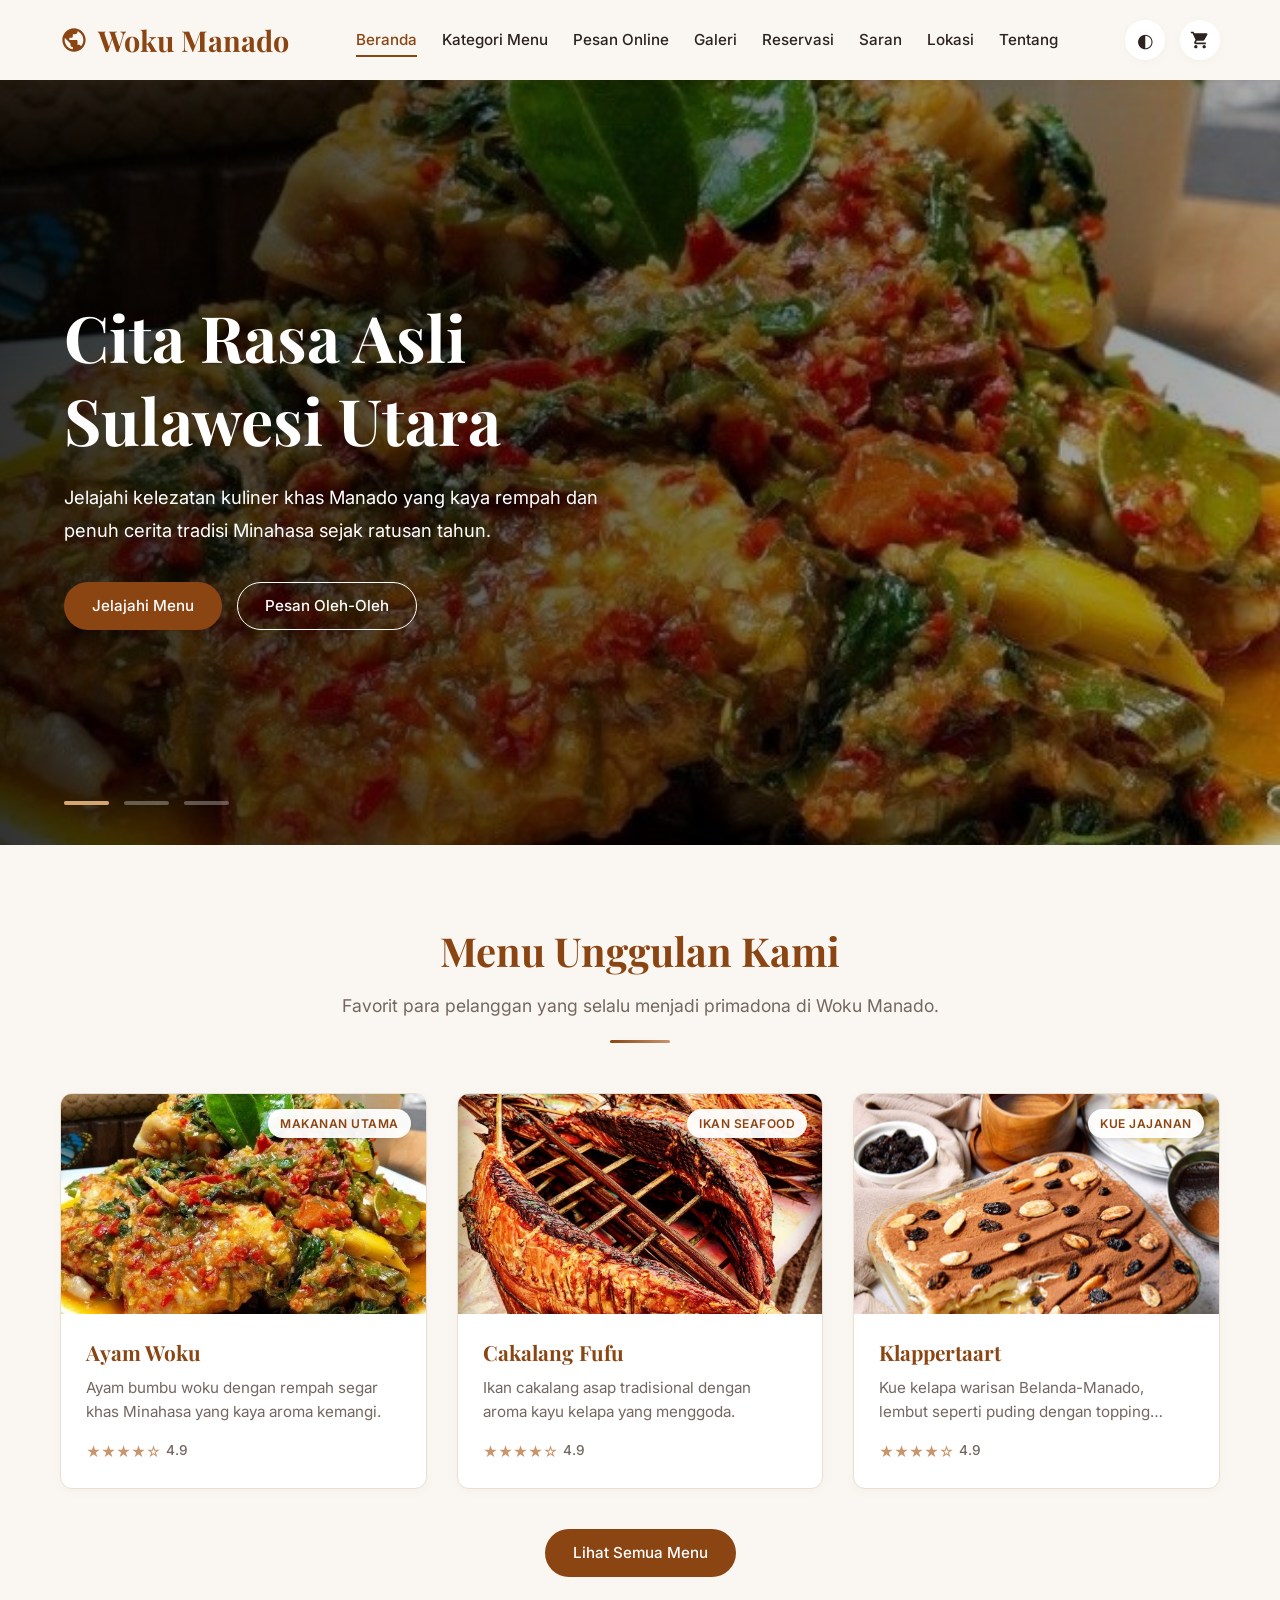
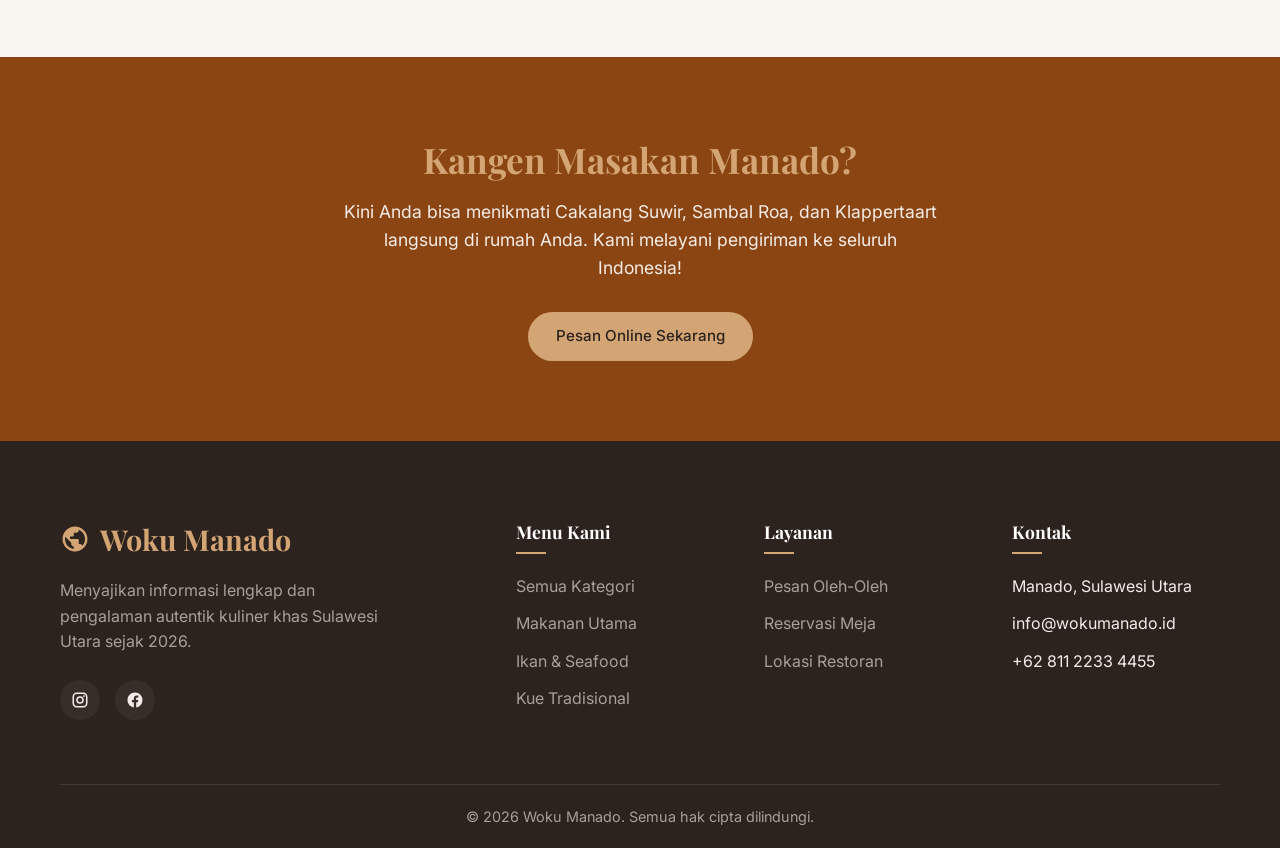
==== index.html @ cd2321c0 "Initial commit: Finalized Website Kuliner Khas Manado" ====
<!DOCTYPE html>
<html lang="id">
<head>
    <meta charset="UTF-8">
    <meta name="viewport" content="width=device-width, initial-scale=1.0">
    <title>Woku Manado - Cita Rasa Asli Sulawesi Utara</title>
    <meta name="description" content="Jelajahi kekayaan kuliner khas Sulawesi Utara dan Manado di Woku Manado.">
    
    <!-- CSS -->
    <link rel="stylesheet" href="css/global.css">
    <link rel="stylesheet" href="css/navbar.css">
    <link rel="stylesheet" href="css/hero.css">
    <link rel="stylesheet" href="css/cards.css">
    <link rel="stylesheet" href="css/footer.css">
    <link rel="stylesheet" href="css/responsive.css">
</head>
<body>

    <!-- Navbar -->
    <nav class="navbar">
        <div class="container">
            <a href="index.html" class="nav-brand">
                <svg viewBox="0 0 24 24"><path d="M12 2C6.48 2 2 6.48 2 12s4.48 10 10 10 10-4.48 10-10S17.52 2 12 2zm-1 17.93c-3.95-.49-7-3.85-7-7.93 0-.62.08-1.21.21-1.79L9 15v1c0 1.1.9 2 2 2v1.93zm6.9-2.54c-.26-.81-1-1.39-1.9-1.39h-1v-3c0-.55-.45-1-1-1H8v-2h2c.55 0 1-.45 1-1V7h2c1.1 0 2-.9 2-2v-.41c2.93 1.19 5 4.06 5 7.41 0 2.08-.8 3.97-2.1 5.39z"/></svg>
                Woku Manado
            </a>
            
            <div class="nav-menu" id="navMenu">
                <a href="index.html" class="nav-link active">Beranda</a>
                <a href="menu.html" class="nav-link">Kategori Menu</a>
                <a href="pesan.html" class="nav-link">Pesan Online</a>
                <a href="galeri.html" class="nav-link">Galeri</a>
                <a href="reservasi.html" class="nav-link">Reservasi</a>
                <a href="saran.html" class="nav-link">Saran</a>
                <a href="lokasi.html" class="nav-link">Lokasi</a>
                <a href="tentang.html" class="nav-link">Tentang</a>
            </div>
            
            <div class="nav-actions">
                <button class="theme-toggle" id="themeToggle" title="Ganti Tema">◐</button>
                <a href="pesan.html" class="cart-icon" title="Keranjang">
                    <svg viewBox="0 0 24 24" width="20" height="20" fill="currentColor"><path d="M7 18c-1.1 0-1.99.9-1.99 2S5.9 22 7 22s2-.9 2-2-.9-2-2-2zM1 2v2h2l3.6 7.59-1.35 2.45c-.16.28-.25.61-.25.96 0 1.1.9 2 2 2h12v-2H7.42c-.14 0-.25-.11-.25-.25l.03-.12.9-1.63h7.45c.75 0 1.41-.41 1.75-1.03l3.58-6.49c.08-.14.12-.31.12-.48 0-.55-.45-1-1-1H5.21l-.94-2H1zm16 16c-1.1 0-1.99.9-1.99 2s.89 2 1.99 2 2-.9 2-2-.9-2-2-2z"/></svg>
                    <span class="cart-badge" id="cartBadge">0</span>
                </a>
                <button class="hamburger" id="hamburger">
                    <span></span><span></span><span></span>
                </button>
            </div>
        </div>
    </nav>

    <!-- Hero Section -->
    <section class="hero">
        <div class="hero-slider" id="heroSlider">
            <!-- Slides di-generate via JS -->
            <div class="hero-slide active">
                <div class="hero-img-container">
                    <img src="img/hero/Ikan woku.jpg" alt="Ikan Woku">
                </div>
                <div class="hero-overlay">
                    <div class="hero-content">
                        <h1>Cita Rasa Asli Sulawesi Utara</h1>
                        <p>Jelajahi kelezatan kuliner khas Manado yang kaya rempah dan penuh cerita tradisi Minahasa sejak ratusan tahun.</p>
                        <div class="hero-actions">
                            <a href="menu.html" class="btn-primary">Jelajahi Menu</a>
                            <a href="pesan.html" class="btn-outline" style="border-color:#fff; color:#fff;">Pesan Oleh-Oleh</a>
                        </div>
                    </div>
                </div>
            </div>
            <div class="hero-slide">
                <div class="hero-img-container">
                    <img src="img/hero/Tinutuan.jpg" alt="Tinutuan">
                </div>
                <div class="hero-overlay">
                    <div class="hero-content">
                        <h1>Kehangatan Pagi di Manado</h1>
                        <p>Nikmati semangkuk Tinutuan yang kaya akan sayuran segar, jagung, dan ubi jalar penambah energi di pagi hari.</p>
                        <div class="hero-actions">
                            <a href="menu.html" class="btn-primary">Jelajahi Menu</a>
                        </div>
                    </div>
                </div>
            </div>
            <div class="hero-slide">
                <div class="hero-img-container">
                    <img src="img/hero/Klappertaart.jpg" alt="Klappertaart">
                </div>
                <div class="hero-overlay">
                    <div class="hero-content">
                        <h1>Manisnya Warisan Tradisi</h1>
                        <p>Manjakan lidah Anda dengan kelembutan Klappertaart dan ragam kue jajanan tradisional peninggalan kolonial.</p>
                        <div class="hero-actions">
                            <a href="galeri.html" class="btn-primary">Lihat Galeri</a>
                        </div>
                    </div>
                </div>
            </div>
        </div>
        
        <div class="hero-nav" id="heroNav">
            <div class="hero-dot active" data-index="0"><div class="hero-dot-progress"></div></div>
            <div class="hero-dot" data-index="1"><div class="hero-dot-progress"></div></div>
            <div class="hero-dot" data-index="2"><div class="hero-dot-progress"></div></div>
        </div>
    </section>

    <!-- Menu Unggulan -->
    <section class="section">
        <div class="container">
            <div class="section-header scroll-reveal">
                <h2>Menu Unggulan Kami</h2>
                <p>Favorit para pelanggan yang selalu menjadi primadona di Woku Manado.</p>
                <div class="accent-line"></div>
            </div>
            
            <div class="menu-grid scroll-reveal" id="featuredMenu">
                <!-- Akan diisi via JavaScript dari menu.json (hanya 3-6 teratas) -->
            </div>
            
            <div style="text-align: center; margin-top: 40px;" class="scroll-reveal">
                <a href="menu.html" class="btn-primary">Lihat Semua Menu</a>
            </div>
        </div>
    </section>

    <!-- Pesan Online Banner -->
    <section class="section" style="background-color: var(--primary); color: #fff;">
        <div class="container" style="text-align: center;">
            <div class="scroll-reveal">
                <h2 style="color: var(--accent); font-size: 2.2rem; margin-bottom: 15px;">Kangen Masakan Manado?</h2>
                <p style="font-size: 1.1rem; max-width: 600px; margin: 0 auto 30px; color: rgba(255,255,255,0.9);">
                    Kini Anda bisa menikmati Cakalang Suwir, Sambal Roa, dan Klappertaart langsung di rumah Anda. Kami melayani pengiriman ke seluruh Indonesia!
                </p>
                <a href="pesan.html" class="btn-primary" style="background-color: var(--accent); color: var(--text-main);">Pesan Online Sekarang</a>
            </div>
        </div>
    </section>

    <!-- Footer -->
    <footer class="footer">
        <div class="container">
            <div class="footer-grid">
                <div class="footer-brand">
                    <h3>
                        <svg viewBox="0 0 24 24"><path d="M12 2C6.48 2 2 6.48 2 12s4.48 10 10 10 10-4.48 10-10S17.52 2 12 2zm-1 17.93c-3.95-.49-7-3.85-7-7.93 0-.62.08-1.21.21-1.79L9 15v1c0 1.1.9 2 2 2v1.93zm6.9-2.54c-.26-.81-1-1.39-1.9-1.39h-1v-3c0-.55-.45-1-1-1H8v-2h2c.55 0 1-.45 1-1V7h2c1.1 0 2-.9 2-2v-.41c2.93 1.19 5 4.06 5 7.41 0 2.08-.8 3.97-2.1 5.39z"/></svg>
                        Woku Manado
                    </h3>
                    <p class="footer-desc">Menyajikan informasi lengkap dan pengalaman autentik kuliner khas Sulawesi Utara sejak 2026.</p>
                    <div class="social-links">
                        <a href="#" class="social-icon" title="Instagram"><svg viewBox="0 0 24 24"><path d="M7.8 2h8.4C19.4 2 22 4.6 22 7.8v8.4a5.8 5.8 0 0 1-5.8 5.8H7.8C4.6 22 2 19.4 2 16.2V7.8A5.8 5.8 0 0 1 7.8 2m-.2 2A3.6 3.6 0 0 0 4 7.6v8.8C4 18.39 5.61 20 7.6 20h8.8a3.6 3.6 0 0 0 3.6-3.6V7.6C20 5.61 18.39 4 16.4 4H7.6m9.65 1.5a1.25 1.25 0 0 1 1.25 1.25A1.25 1.25 0 0 1 17.25 8 1.25 1.25 0 0 1 16 6.75a1.25 1.25 0 0 1 1.25-1.25M12 7a5 5 0 0 1 5 5 5 5 0 0 1-5 5 5 5 0 0 1-5-5 5 5 0 0 1 5-5m0 2a3 3 0 0 0-3 3 3 3 0 0 0 3 3 3 3 0 0 0 3-3 3 3 0 0 0-3-3z"/></svg></a>
                        <a href="#" class="social-icon" title="Facebook"><svg viewBox="0 0 24 24"><path d="M12 2.04C6.5 2.04 2 6.53 2 12.06C2 17.06 5.66 21.21 10.44 21.96V14.96H7.9V12.06H10.44V9.85C10.44 7.34 11.93 5.96 14.22 5.96C15.31 5.96 16.45 6.15 16.45 6.15V8.62H15.19C13.95 8.62 13.56 9.39 13.56 10.18V12.06H16.34L15.89 14.96H13.56V21.96A10 10 0 0 0 22 12.06C22 6.53 17.5 2.04 12 2.04Z"/></svg></a>
                    </div>
                </div>
                
                <div class="footer-col">
                    <h4>Menu Kami</h4>
                    <ul>
                        <li><a href="menu.html">Semua Kategori</a></li>
                        <li><a href="menu.html">Makanan Utama</a></li>
                        <li><a href="menu.html">Ikan & Seafood</a></li>
                        <li><a href="menu.html">Kue Tradisional</a></li>
                    </ul>
                </div>
                
                <div class="footer-col">
                    <h4>Layanan</h4>
                    <ul>
                        <li><a href="pesan.html">Pesan Oleh-Oleh</a></li>
                        <li><a href="reservasi.html">Reservasi Meja</a></li>
                        <li><a href="lokasi.html">Lokasi Restoran</a></li>
                    </ul>
                </div>
                
                <div class="footer-col">
                    <h4>Kontak</h4>
                    <ul>
                        <li>Manado, Sulawesi Utara</li>
                        <li>info@wokumanado.id</li>
                        <li>+62 811 2233 4455</li>
                    </ul>
                </div>
            </div>
            
            <div class="footer-bottom">
                <p>&copy; 2026 Woku Manado. Semua hak cipta dilindungi.</p>
            </div>
        </div>
    </footer>

    <!-- Scripts -->
    <script src="js/navbar.js"></script>
    <script src="js/hero.js"></script>
    <script src="js/animasi.js"></script>
    <script>
        // Load featured menu
        fetch('data/menu.json')
            .then(res => res.json())
            .then(data => {
                const container = document.getElementById('featuredMenu');
                // Ambil 3 teratas yang ratingnya tinggi
                const featured = data.sort((a,b) => b.rating - a.rating).slice(0, 3);
                
                let html = '';
                featured.forEach(item => {
                    html += `
                    <div class="menu-card" onclick="location.href='menu.html'">
                        <div class="menu-card-img">
                            <img src="${item.gambar}" alt="${item.nama}">
                            <div class="badge-kategori">${item.kategori.replace('-', ' ').toUpperCase()}</div>
                        </div>
                        <div class="menu-card-content">
                            <h3>${item.nama}</h3>
                            <p>${item.deskripsi}</p>
                            <div class="menu-rating">
                                ★★★★☆ <span>${item.rating}</span>
                            </div>
                        </div>
                    </div>`;
                });
                container.innerHTML = html;
            });
    </script>
</body>
</html>
---- css/global.css ----
@import url('https://fonts.googleapis.com/css2?family=Inter:wght@300;400;500;600&family=Playfair+Display:ital,wght@0,600;0,700;1,600&display=swap');

:root {
    --primary: #8B4513;       /* Saddle Brown */
    --primary-dark: #6B3410;
    --accent: #D4A574;        /* Warm tan */
    --gold: #C8956C;          /* Golden spice */
    --bg-main: #FAF7F2;       /* Warm cream */
    --bg-card: #FFFFFF;
    --text-main: #2D231E;     /* Dark brown/black */
    --text-muted: #736760;
    --success: #2D7D46;
    --border: #E8E0D5;
    
    --nav-bg: rgba(250, 247, 242, 0.85);
    
    --shadow-sm: 0 2px 10px rgba(139, 69, 19, 0.05);
    --shadow-md: 0 4px 20px rgba(139, 69, 19, 0.08);
    --shadow-lg: 0 10px 30px rgba(139, 69, 19, 0.12);
    
    --font-heading: 'Playfair Display', serif;
    --font-body: 'Inter', sans-serif;
    
    --radius-sm: 6px;
    --radius-md: 12px;
    --radius-lg: 20px;
    --radius-pill: 50px;
    
    --transition: all 0.3s ease;
}

body.dark-theme {
    --bg-main: #1C1410;
    --bg-card: #241C16;
    --text-main: #F2ECE9;
    --text-muted: #A89F9A;
    --border: #3D312A;
    --nav-bg: rgba(28, 20, 16, 0.9);
    --shadow-sm: 0 2px 10px rgba(0, 0, 0, 0.3);
    --shadow-md: 0 4px 20px rgba(0, 0, 0, 0.4);
    --shadow-lg: 0 10px 30px rgba(0, 0, 0, 0.5);
}

* {
    margin: 0;
    padding: 0;
    box-sizing: border-box;
}

html { scroll-behavior: smooth; }

body {
    font-family: var(--font-body);
    background-color: var(--bg-main);
    color: var(--text-main);
    line-height: 1.6;
    transition: background-color 0.4s ease, color 0.4s ease;
}

h1, h2, h3, h4, h5, h6 {
    font-family: var(--font-heading);
    color: var(--primary);
    line-height: 1.3;
}

body.dark-theme h1, body.dark-theme h2, body.dark-theme h3, body.dark-theme h4, body.dark-theme h5, body.dark-theme h6 {
    color: var(--accent);
}

a { text-decoration: none; color: inherit; }
img { max-width: 100%; display: block; border-radius: var(--radius-sm); }
ul { list-style: none; }

.container {
    max-width: 1200px;
    margin: 0 auto;
    padding: 0 20px;
}

.section { padding: 80px 0; }

.section-header {
    text-align: center;
    margin-bottom: 50px;
}

.section-header h2 {
    font-size: 2.5rem;
    margin-bottom: 15px;
}

.section-header p {
    color: var(--text-muted);
    font-size: 1.1rem;
    max-width: 600px;
    margin: 0 auto;
}

.accent-line {
    width: 60px;
    height: 3px;
    background: linear-gradient(90deg, var(--primary), var(--gold));
    margin: 20px auto 0;
    border-radius: 2px;
}

.btn-primary {
    display: inline-block;
    padding: 12px 28px;
    background-color: var(--primary);
    color: #fff;
    border: none;
    border-radius: var(--radius-pill);
    font-family: var(--font-body);
    font-weight: 500;
    font-size: 0.95rem;
    cursor: pointer;
    transition: var(--transition);
}

.btn-primary:hover {
    background-color: var(--primary-dark);
    transform: translateY(-2px);
    box-shadow: 0 5px 15px rgba(139, 69, 19, 0.2);
}

.btn-outline {
    display: inline-block;
    padding: 11px 27px;
    background-color: transparent;
    color: var(--primary);
    border: 1px solid var(--primary);
    border-radius: var(--radius-pill);
    font-family: var(--font-body);
    font-weight: 500;
    font-size: 0.95rem;
    cursor: pointer;
    transition: var(--transition);
}

.btn-outline:hover {
    background-color: var(--primary);
    color: #fff;
}

body.dark-theme .btn-outline {
    color: var(--accent);
    border-color: var(--accent);
}
body.dark-theme .btn-outline:hover {
    background-color: var(--accent);
    color: var(--bg-main);
}
---- css/navbar.css ----
.navbar {
    position: sticky;
    top: 0;
    z-index: 1000;
    background: var(--nav-bg);
    backdrop-filter: blur(10px);
    -webkit-backdrop-filter: blur(10px);
    box-shadow: var(--shadow-sm);
    transition: var(--transition);
}

.navbar .container {
    display: flex;
    justify-content: space-between;
    align-items: center;
    height: 80px;
}

.nav-brand {
    font-family: var(--font-heading);
    font-size: 1.8rem;
    font-weight: 700;
    color: var(--primary);
    display: flex;
    align-items: center;
    gap: 10px;
}

body.dark-theme .nav-brand {
    color: var(--accent);
}

.nav-brand svg {
    width: 28px;
    height: 28px;
    fill: currentColor;
}

.nav-menu {
    display: flex;
    gap: 25px;
    align-items: center;
}

.nav-link {
    font-weight: 500;
    font-size: 0.95rem;
    position: relative;
    padding: 5px 0;
    color: var(--text-main);
    transition: var(--transition);
}

.nav-link::after {
    content: '';
    position: absolute;
    bottom: 0;
    left: 0;
    width: 0;
    height: 2px;
    background-color: var(--primary);
    transition: var(--transition);
}

body.dark-theme .nav-link::after { background-color: var(--accent); }

.nav-link:hover { color: var(--primary); }
body.dark-theme .nav-link:hover { color: var(--accent); }

.nav-link:hover::after, .nav-link.active::after { width: 100%; }

.nav-link.active {
    color: var(--primary);
}
body.dark-theme .nav-link.active { color: var(--accent); }

.nav-actions {
    display: flex;
    align-items: center;
    gap: 15px;
}

.theme-toggle {
    background: none;
    border: none;
    font-size: 1.2rem;
    cursor: pointer;
    color: var(--text-main);
    display: flex;
    align-items: center;
    justify-content: center;
    width: 40px;
    height: 40px;
    border-radius: 50%;
    background-color: var(--bg-card);
    box-shadow: var(--shadow-sm);
    transition: var(--transition);
}

.theme-toggle:hover {
    transform: rotate(15deg);
}

.cart-icon {
    position: relative;
    color: var(--text-main);
    font-size: 1.2rem;
    cursor: pointer;
    display: flex;
    align-items: center;
    justify-content: center;
    width: 40px;
    height: 40px;
    border-radius: 50%;
    background-color: var(--bg-card);
    box-shadow: var(--shadow-sm);
    transition: var(--transition);
}

.cart-icon:hover { transform: translateY(-2px); }

.cart-badge {
    position: absolute;
    top: -5px;
    right: -5px;
    background-color: var(--primary);
    color: white;
    font-size: 0.7rem;
    font-weight: 600;
    width: 18px;
    height: 18px;
    border-radius: 50%;
    display: flex;
    align-items: center;
    justify-content: center;
}

body.dark-theme .cart-badge { background-color: var(--accent); color: var(--bg-main); }

.hamburger {
    display: none;
    background: none;
    border: none;
    cursor: pointer;
    flex-direction: column;
    gap: 5px;
}

.hamburger span {
    display: block;
    width: 25px;
    height: 2px;
    background-color: var(--text-main);
    transition: var(--transition);
}
---- css/hero.css ----
.hero {
    position: relative;
    height: 85vh;
    min-height: 500px;
    overflow: hidden;
    background-color: #000;
}

.hero-slider {
    width: 100%;
    height: 100%;
    position: relative;
}

.hero-slide {
    position: absolute;
    top: 0;
    left: 0;
    width: 100%;
    height: 100%;
    opacity: 0;
    transition: opacity 1.5s ease;
    z-index: 1;
}

.hero-slide.active {
    opacity: 1;
    z-index: 2;
}

.hero-img-container {
    width: 100%;
    height: 100%;
    overflow: hidden;
}

.hero-slide img {
    width: 100%;
    height: 100%;
    object-fit: cover;
    transform: scale(1.1);
    transition: transform 8s ease;
    border-radius: 0;
}

.hero-slide.active img {
    transform: scale(1);
}

.hero-overlay {
    position: absolute;
    top: 0;
    left: 0;
    width: 100%;
    height: 100%;
    background: linear-gradient(to right, rgba(0,0,0,0.8) 0%, rgba(0,0,0,0.3) 100%);
    display: flex;
    align-items: center;
    z-index: 3;
}

.hero-content {
    max-width: 650px;
    color: #fff;
    padding-left: 5%;
}

.hero-content h1 {
    font-size: 4rem;
    color: #fff;
    margin-bottom: 20px;
    opacity: 0;
    transform: translateY(30px);
    transition: all 1s ease 0.5s;
}

.hero-slide.active .hero-content h1 {
    opacity: 1;
    transform: translateY(0);
}

.hero-content p {
    font-size: 1.15rem;
    margin-bottom: 35px;
    opacity: 0;
    transform: translateY(30px);
    transition: all 1s ease 0.7s;
    line-height: 1.8;
}

.hero-slide.active .hero-content p {
    opacity: 1;
    transform: translateY(0);
}

.hero-actions {
    display: flex;
    gap: 15px;
    opacity: 0;
    transform: translateY(30px);
    transition: all 1s ease 0.9s;
}

.hero-slide.active .hero-actions {
    opacity: 1;
    transform: translateY(0);
}

.hero-nav {
    position: absolute;
    bottom: 40px;
    left: 5%;
    z-index: 4;
    display: flex;
    gap: 15px;
}

.hero-dot {
    width: 45px;
    height: 4px;
    background-color: rgba(255,255,255,0.3);
    cursor: pointer;
    position: relative;
    overflow: hidden;
    border-radius: 2px;
}

.hero-dot-progress {
    position: absolute;
    top: 0;
    left: 0;
    height: 100%;
    width: 0;
    background-color: var(--accent);
}

.hero-dot.active .hero-dot-progress {
    width: 100%;
    transition: width 5s linear;
}

.hero-arrow {
    position: absolute;
    top: 50%;
    transform: translateY(-50%);
    z-index: 5;
    background: rgba(0,0,0,0.5);
    color: #fff;
    border: none;
    width: 50px;
    height: 50px;
    border-radius: 50%;
    cursor: pointer;
    display: flex;
    align-items: center;
    justify-content: center;
    font-size: 1.2rem;
    transition: var(--transition);
}
.hero-arrow:hover { background: var(--primary); }
.hero-arrow-prev { left: 20px; }
.hero-arrow-next { right: 20px; }
---- css/cards.css ----
/* Menu Cards */
.menu-grid {
    display: grid;
    grid-template-columns: repeat(auto-fill, minmax(300px, 1fr));
    gap: 30px;
}

.menu-card {
    background-color: var(--bg-card);
    border-radius: var(--radius-md);
    overflow: hidden;
    box-shadow: var(--shadow-sm);
    transition: var(--transition);
    cursor: pointer;
    border: 1px solid var(--border);
    position: relative;
    display: flex;
    flex-direction: column;
    height: 100%;
}

.menu-card:hover {
    transform: translateY(-8px);
    box-shadow: var(--shadow-md);
}

.menu-card-img {
    height: 220px;
    overflow: hidden;
    position: relative;
}

.menu-card-img img {
    width: 100%;
    height: 100%;
    object-fit: cover;
    transition: transform 0.6s ease;
    border-radius: 0;
}

.menu-card:hover .menu-card-img img {
    transform: scale(1.08);
}

.badge-kategori {
    position: absolute;
    top: 15px;
    right: 15px;
    background: rgba(255, 255, 255, 0.95);
    color: var(--primary);
    padding: 5px 12px;
    border-radius: var(--radius-pill);
    font-size: 0.75rem;
    font-weight: 600;
    letter-spacing: 0.5px;
    box-shadow: 0 2px 5px rgba(0,0,0,0.1);
}

body.dark-theme .badge-kategori {
    background: rgba(28, 20, 16, 0.9);
    color: var(--accent);
}

.menu-card-content {
    padding: 25px;
    flex-grow: 1;
    display: flex;
    flex-direction: column;
}

.menu-card-content h3 {
    font-size: 1.3rem;
    margin-bottom: 10px;
}

.menu-card-content p {
    color: var(--text-muted);
    font-size: 0.95rem;
    margin-bottom: 15px;
    display: -webkit-box;
    -webkit-line-clamp: 2;
    -webkit-box-orient: vertical;
    overflow: hidden;
    flex-grow: 1;
}

.menu-rating {
    display: flex;
    align-items: center;
    gap: 5px;
    color: var(--gold);
    font-size: 0.9rem;
    margin-top: auto;
}

.menu-rating span {
    color: var(--text-muted);
    font-size: 0.85rem;
    font-weight: 500;
}

/* Category Filters */
.filter-container {
    display: flex;
    justify-content: center;
    flex-wrap: wrap;
    gap: 12px;
    margin-bottom: 40px;
}

.filter-btn {
    padding: 8px 20px;
    background-color: var(--bg-card);
    border: 1px solid var(--border);
    border-radius: var(--radius-pill);
    color: var(--text-muted);
    font-family: var(--font-body);
    font-size: 0.9rem;
    cursor: pointer;
    transition: var(--transition);
}

.filter-btn:hover {
    border-color: var(--primary);
    color: var(--primary);
}

.filter-btn.active {
    background-color: var(--primary);
    color: #fff;
    border-color: var(--primary);
}

body.dark-theme .filter-btn:hover { color: var(--accent); border-color: var(--accent); }
body.dark-theme .filter-btn.active { background-color: var(--accent); color: var(--bg-main); border-color: var(--accent); }

/* Product Cards (Pesan Online) */
.product-grid {
    display: grid;
    grid-template-columns: repeat(auto-fill, minmax(280px, 1fr));
    gap: 25px;
}

.product-card {
    background-color: var(--bg-card);
    border-radius: var(--radius-md);
    overflow: hidden;
    box-shadow: var(--shadow-sm);
    transition: var(--transition);
    border: 1px solid var(--border);
    display: flex;
    flex-direction: column;
}

.product-card:hover {
    box-shadow: var(--shadow-md);
    border-color: var(--accent);
}

.product-img {
    height: 200px;
    position: relative;
    overflow: hidden;
}

.product-img img {
    width: 100%;
    height: 100%;
    object-fit: cover;
    border-radius: 0;
    transition: transform 0.4s ease;
}
.product-card:hover .product-img img { transform: scale(1.05); }

.bestseller-badge {
    position: absolute;
    top: 10px;
    left: 10px;
    background-color: var(--gold);
    color: #fff;
    font-size: 0.7rem;
    padding: 4px 10px;
    border-radius: var(--radius-sm);
    font-weight: 600;
}

.product-content {
    padding: 20px;
    flex-grow: 1;
    display: flex;
    flex-direction: column;
}

.product-content h3 {
    font-size: 1.15rem;
    margin-bottom: 5px;
}

.product-category {
    font-size: 0.8rem;
    color: var(--text-muted);
    margin-bottom: 10px;
}

.product-price {
    color: var(--primary);
    font-weight: 600;
    font-size: 1.25rem;
    margin-bottom: 15px;
}
body.dark-theme .product-price { color: var(--accent); }

.product-actions {
    margin-top: auto;
    display: flex;
    gap: 10px;
    align-items: center;
}

.qty-control {
    display: flex;
    align-items: center;
    border: 1px solid var(--border);
    border-radius: var(--radius-sm);
    overflow: hidden;
}

.qty-btn {
    background: var(--bg-main);
    border: none;
    padding: 5px 12px;
    cursor: pointer;
    color: var(--text-main);
}

.qty-btn:hover { background: var(--border); }

.qty-input {
    width: 40px;
    text-align: center;
    border: none;
    background: transparent;
    color: var(--text-main);
    font-family: var(--font-body);
    -moz-appearance: textfield;
}
.qty-input::-webkit-outer-spin-button, .qty-input::-webkit-inner-spin-button { -webkit-appearance: none; margin: 0; }

.btn-add-cart {
    flex-grow: 1;
    background-color: var(--primary);
    color: #fff;
    border: none;
    padding: 9px;
    border-radius: var(--radius-sm);
    cursor: pointer;
    font-weight: 500;
    transition: var(--transition);
}
.btn-add-cart:hover { background-color: var(--primary-dark); }
---- css/footer.css ----
/* css/footer.css */
.footer {
    background-color: #2D231E;
    color: #F2ECE9;
    padding: 80px 0 20px;
}

body.dark-theme .footer {
    background-color: #120D0A;
}

.footer-grid {
    display: grid;
    grid-template-columns: 2fr 1fr 1fr 1fr;
    gap: 40px;
    margin-bottom: 60px;
}

.footer-brand h3 {
    color: var(--accent);
    font-size: 1.8rem;
    margin-bottom: 20px;
    display: flex;
    align-items: center;
    gap: 10px;
}

.footer-brand svg {
    width: 30px;
    height: 30px;
    fill: currentColor;
}

.footer-desc {
    color: #A89F9A;
    margin-bottom: 25px;
    max-width: 350px;
}

.social-links {
    display: flex;
    gap: 15px;
}

.social-icon {
    width: 40px;
    height: 40px;
    border-radius: 50%;
    background-color: rgba(255,255,255,0.05);
    display: flex;
    align-items: center;
    justify-content: center;
    transition: var(--transition);
}

.social-icon svg {
    width: 18px;
    height: 18px;
    fill: #F2ECE9;
}

.social-icon:hover {
    background-color: var(--accent);
}
.social-icon:hover svg { fill: #2D231E; }

.footer-col h4 {
    color: #fff;
    font-size: 1.1rem;
    margin-bottom: 20px;
    position: relative;
    padding-bottom: 10px;
}

.footer-col h4::after {
    content: '';
    position: absolute;
    bottom: 0;
    left: 0;
    width: 30px;
    height: 2px;
    background-color: var(--accent);
}

.footer-col ul li {
    margin-bottom: 12px;
}

.footer-col ul li a {
    color: #A89F9A;
    transition: var(--transition);
}

.footer-col ul li a:hover {
    color: var(--accent);
    padding-left: 5px;
}

.footer-bottom {
    border-top: 1px solid rgba(255,255,255,0.1);
    padding-top: 20px;
    text-align: center;
    color: #A89F9A;
    font-size: 0.9rem;
}
---- css/responsive.css ----
/* css/responsive.css */
@media (max-width: 1200px) {
    .container {
        padding: 0 20px;
    }
}

@media (max-width: 992px) {
    .hero-content h1 { font-size: 3rem; }
    .form-row { grid-template-columns: 1fr; }
    .cart-layout { grid-template-columns: 1fr; }
    .footer-grid { grid-template-columns: 1fr 1fr; }
    
    .cart-sidebar {
        position: static;
        margin-top: 40px;
    }
}

@media (max-width: 768px) {
    .navbar .container {
        height: 70px;
    }
    .nav-brand {
        font-size: 1.5rem;
    }
    
    .nav-menu {
        position: absolute;
        top: 70px;
        left: 0;
        width: 100%;
        background-color: var(--nav-bg);
        backdrop-filter: blur(15px);
        -webkit-backdrop-filter: blur(15px);
        flex-direction: column;
        gap: 20px;
        padding: 30px;
        box-shadow: var(--shadow-md);
        clip-path: polygon(0 0, 100% 0, 100% 0, 0 0);
        transition: clip-path 0.4s ease;
    }
    
    .nav-menu.active {
        clip-path: polygon(0 0, 100% 0, 100% 100%, 0 100%);
    }
    
    .hamburger { display: flex; }
    
    .hero-content h1 { font-size: 2.2rem; }
    .hero-content p { font-size: 1rem; }
    
    .section { padding: 50px 0; }
    .section-header h2 { font-size: 2rem; }
    
    .footer-grid { grid-template-columns: 1fr; gap: 30px; }
    
    .menu-grid, .product-grid {
        grid-template-columns: 1fr;
    }
}

@media (max-width: 480px) {
    .hero-content h1 { font-size: 1.8rem; }
    .btn-primary { width: 100%; text-align: center; }
    .btn-outline { width: 100%; text-align: center; }
    .hero-actions { flex-direction: column; }
    
    .form-container {
        padding: 20px;
    }
}
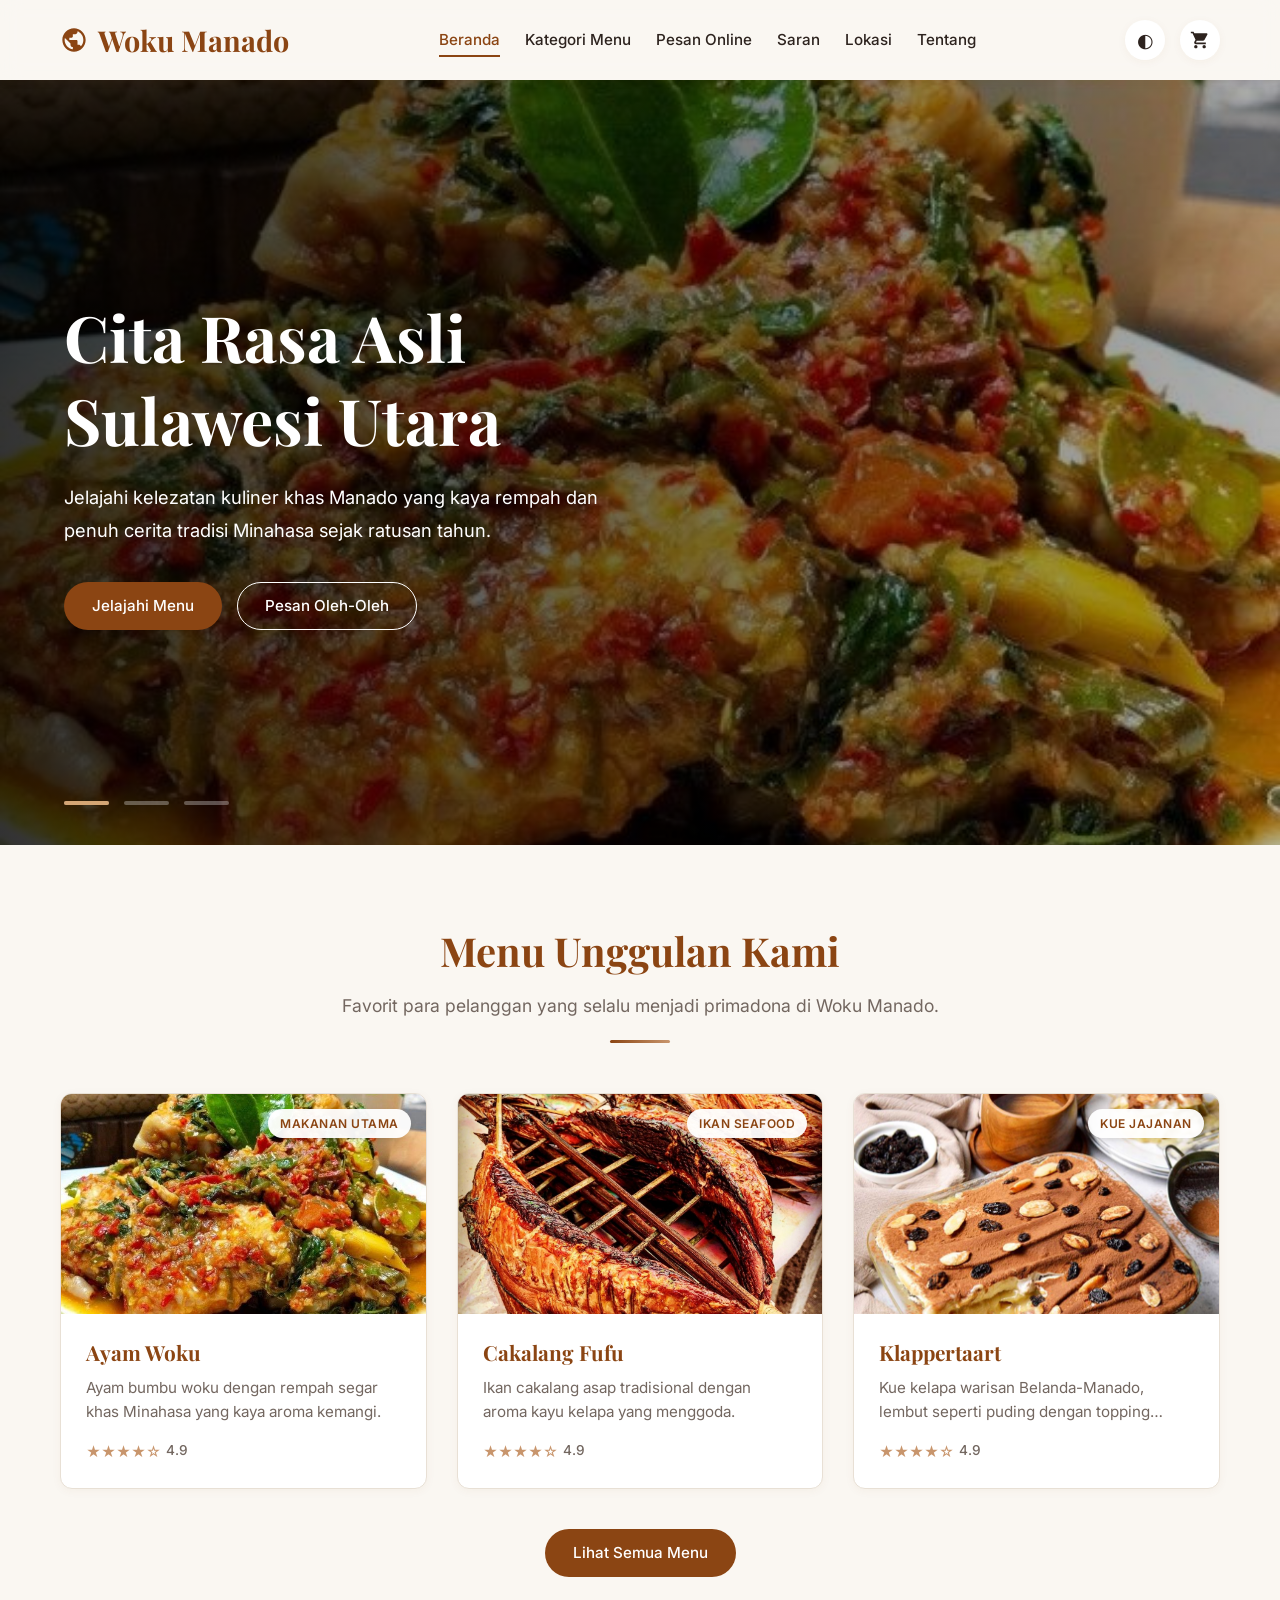
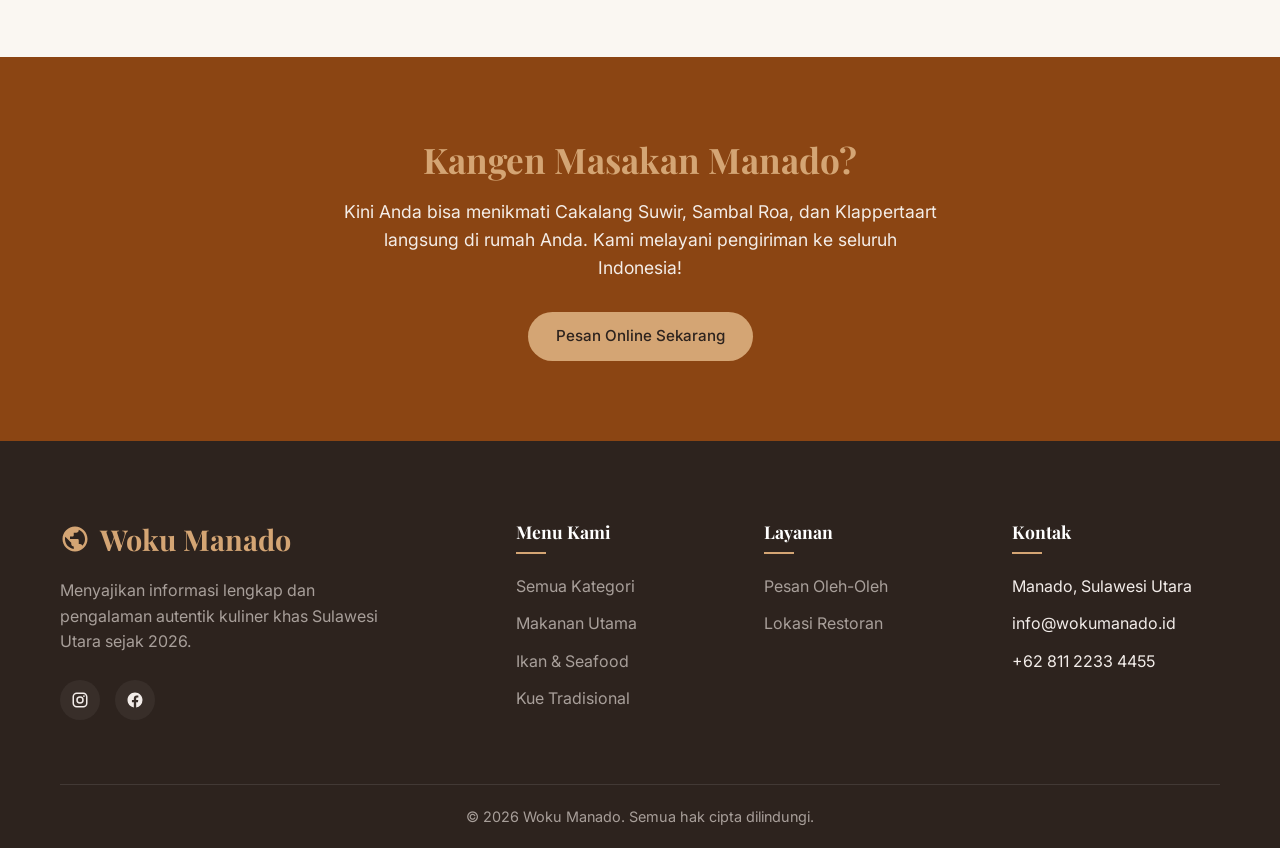
==== commit 08496056: "Refaktor kode, pembersihan file duplikat, penambahan peta interaktif, dan komentar edukatif" ====
--- a/index.html
+++ b/index.html
@@ -5,8 +5,6 @@
     <meta name="viewport" content="width=device-width, initial-scale=1.0">
     <title>Woku Manado - Cita Rasa Asli Sulawesi Utara</title>
     <meta name="description" content="Jelajahi kekayaan kuliner khas Sulawesi Utara dan Manado di Woku Manado.">
-    
-    <!-- CSS -->
     <link rel="stylesheet" href="css/global.css">
     <link rel="stylesheet" href="css/navbar.css">
     <link rel="stylesheet" href="css/hero.css">
@@ -15,8 +13,6 @@
     <link rel="stylesheet" href="css/responsive.css">
 </head>
 <body>
-
-    <!-- Navbar -->
     <nav class="navbar">
         <div class="container">
             <a href="index.html" class="nav-brand">
@@ -28,8 +24,7 @@
                 <a href="index.html" class="nav-link active">Beranda</a>
                 <a href="menu.html" class="nav-link">Kategori Menu</a>
                 <a href="pesan.html" class="nav-link">Pesan Online</a>
-                <a href="galeri.html" class="nav-link">Galeri</a>
-                <a href="reservasi.html" class="nav-link">Reservasi</a>
+
                 <a href="saran.html" class="nav-link">Saran</a>
                 <a href="lokasi.html" class="nav-link">Lokasi</a>
                 <a href="tentang.html" class="nav-link">Tentang</a>
@@ -47,14 +42,11 @@
             </div>
         </div>
     </nav>
-
-    <!-- Hero Section -->
     <section class="hero">
         <div class="hero-slider" id="heroSlider">
-            <!-- Slides di-generate via JS -->
             <div class="hero-slide active">
                 <div class="hero-img-container">
-                    <img src="img/hero/Ikan woku.jpg" alt="Ikan Woku">
+                    <img src="img/menu/Ikan woku.jpg" alt="Ikan Woku">
                 </div>
                 <div class="hero-overlay">
                     <div class="hero-content">
@@ -62,14 +54,14 @@
                         <p>Jelajahi kelezatan kuliner khas Manado yang kaya rempah dan penuh cerita tradisi Minahasa sejak ratusan tahun.</p>
                         <div class="hero-actions">
                             <a href="menu.html" class="btn-primary">Jelajahi Menu</a>
-                            <a href="pesan.html" class="btn-outline" style="border-color:#fff; color:#fff;">Pesan Oleh-Oleh</a>
+                            <a href="pesan.html" class="btn-outline hero-btn-outline">Pesan Oleh-Oleh</a>
                         </div>
                     </div>
                 </div>
             </div>
             <div class="hero-slide">
                 <div class="hero-img-container">
-                    <img src="img/hero/Tinutuan.jpg" alt="Tinutuan">
+                    <img src="img/menu/Tinutuan.jpg" alt="Tinutuan">
                 </div>
                 <div class="hero-overlay">
                     <div class="hero-content">
@@ -83,14 +75,14 @@
             </div>
             <div class="hero-slide">
                 <div class="hero-img-container">
-                    <img src="img/hero/Klappertaart.jpg" alt="Klappertaart">
+                    <img src="img/menu/Klappertaart.jpg" alt="Klappertaart">
                 </div>
                 <div class="hero-overlay">
                     <div class="hero-content">
                         <h1>Manisnya Warisan Tradisi</h1>
                         <p>Manjakan lidah Anda dengan kelembutan Klappertaart dan ragam kue jajanan tradisional peninggalan kolonial.</p>
                         <div class="hero-actions">
-                            <a href="galeri.html" class="btn-primary">Lihat Galeri</a>
+                            <a href="menu.html" class="btn-primary">Lihat Menu Kue</a>
                         </div>
                     </div>
                 </div>
@@ -103,8 +95,6 @@
             <div class="hero-dot" data-index="2"><div class="hero-dot-progress"></div></div>
         </div>
     </section>
-
-    <!-- Menu Unggulan -->
     <section class="section">
         <div class="container">
             <div class="section-header scroll-reveal">
@@ -114,29 +104,24 @@
             </div>
             
             <div class="menu-grid scroll-reveal" id="featuredMenu">
-                <!-- Akan diisi via JavaScript dari menu.json (hanya 3-6 teratas) -->
             </div>
             
-            <div style="text-align: center; margin-top: 40px;" class="scroll-reveal">
+            <div class="menu-cta-container scroll-reveal">
                 <a href="menu.html" class="btn-primary">Lihat Semua Menu</a>
             </div>
         </div>
     </section>
-
-    <!-- Pesan Online Banner -->
-    <section class="section" style="background-color: var(--primary); color: #fff;">
-        <div class="container" style="text-align: center;">
+    <section class="section cta-section">
+        <div class="container text-center">
             <div class="scroll-reveal">
-                <h2 style="color: var(--accent); font-size: 2.2rem; margin-bottom: 15px;">Kangen Masakan Manado?</h2>
-                <p style="font-size: 1.1rem; max-width: 600px; margin: 0 auto 30px; color: rgba(255,255,255,0.9);">
+                <h2 class="cta-title">Kangen Masakan Manado?</h2>
+                <p class="cta-desc">
                     Kini Anda bisa menikmati Cakalang Suwir, Sambal Roa, dan Klappertaart langsung di rumah Anda. Kami melayani pengiriman ke seluruh Indonesia!
                 </p>
-                <a href="pesan.html" class="btn-primary" style="background-color: var(--accent); color: var(--text-main);">Pesan Online Sekarang</a>
+                <a href="pesan.html" class="btn-primary cta-btn">Pesan Online Sekarang</a>
             </div>
         </div>
     </section>
-
-    <!-- Footer -->
     <footer class="footer">
         <div class="container">
             <div class="footer-grid">
@@ -166,7 +151,6 @@
                     <h4>Layanan</h4>
                     <ul>
                         <li><a href="pesan.html">Pesan Oleh-Oleh</a></li>
-                        <li><a href="reservasi.html">Reservasi Meja</a></li>
                         <li><a href="lokasi.html">Lokasi Restoran</a></li>
                     </ul>
                 </div>
@@ -186,39 +170,10 @@
             </div>
         </div>
     </footer>
-
-    <!-- Scripts -->
     <script src="js/navbar.js"></script>
+    <script src="js/animasi.js"></script>
     <script src="js/hero.js"></script>
-    <script src="js/animasi.js"></script>
-    <script>
-        // Load featured menu
-        fetch('data/menu.json')
-            .then(res => res.json())
-            .then(data => {
-                const container = document.getElementById('featuredMenu');
-                // Ambil 3 teratas yang ratingnya tinggi
-                const featured = data.sort((a,b) => b.rating - a.rating).slice(0, 3);
-                
-                let html = '';
-                featured.forEach(item => {
-                    html += `
-                    <div class="menu-card" onclick="location.href='menu.html'">
-                        <div class="menu-card-img">
-                            <img src="${item.gambar}" alt="${item.nama}">
-                            <div class="badge-kategori">${item.kategori.replace('-', ' ').toUpperCase()}</div>
-                        </div>
-                        <div class="menu-card-content">
-                            <h3>${item.nama}</h3>
-                            <p>${item.deskripsi}</p>
-                            <div class="menu-rating">
-                                ★★★★☆ <span>${item.rating}</span>
-                            </div>
-                        </div>
-                    </div>`;
-                });
-                container.innerHTML = html;
-            });
-    </script>
-</body>
+    <script src="js/data_menu.js?v=2"></script>
+    <script src="js/featured.js"></script>
+</body> 
 </html>
--- a/css/global.css
+++ b/css/global.css
@@ -1,13 +1,13 @@
 @import url('https://fonts.googleapis.com/css2?family=Inter:wght@300;400;500;600&family=Playfair+Display:ital,wght@0,600;0,700;1,600&display=swap');
 
 :root {
-    --primary: #8B4513;       /* Saddle Brown */
+    --primary: #8B4513;       
     --primary-dark: #6B3410;
-    --accent: #D4A574;        /* Warm tan */
-    --gold: #C8956C;          /* Golden spice */
-    --bg-main: #FAF7F2;       /* Warm cream */
+    --accent: #D4A574;        
+    --gold: #C8956C;          
+    --bg-main: #FAF7F2;       
     --bg-card: #FFFFFF;
-    --text-main: #2D231E;     /* Dark brown/black */
+    --text-main: #2D231E;     
     --text-muted: #736760;
     --success: #2D7D46;
     --border: #E8E0D5;
@@ -151,3 +151,67 @@
     background-color: var(--accent);
     color: var(--bg-main);
 }
+
+@keyframes slideUp {
+    from {
+        opacity: 0;
+        transform: translateY(20px);
+    }
+    to {
+        opacity: 1;
+        transform: translateY(0);
+    }
+}
+
+.menu-card, .product-card, .masonry-item, .restoran-card, .tl-container {
+    opacity: 0;
+    transform: translateY(20px);
+    animation: slideUp 0.5s ease forwards;
+}
+
+/* Extracted Inline Styles from index.html */
+.hero-btn-outline {
+    border-color: #fff !important;
+    color: #fff !important;
+}
+
+.hero-btn-outline:hover {
+    background-color: #fff !important;
+    color: var(--primary) !important;
+}
+
+.menu-cta-container {
+    text-align: center;
+    margin-top: 40px;
+}
+
+.text-center {
+    text-align: center;
+}
+
+.cta-section {
+    background-color: var(--primary);
+    color: #fff;
+}
+
+.cta-title {
+    color: var(--accent) !important;
+    font-size: 2.2rem;
+    margin-bottom: 15px;
+}
+
+.cta-desc {
+    font-size: 1.1rem;
+    max-width: 600px;
+    margin: 0 auto 30px;
+    color: rgba(255, 255, 255, 0.9);
+}
+
+.cta-btn {
+    background-color: var(--accent) !important;
+    color: var(--text-main) !important;
+}
+
+.cta-btn:hover {
+    background-color: var(--gold) !important;
+}
--- a/css/cards.css
+++ b/css/cards.css
@@ -1,4 +1,4 @@
-/* Menu Cards */
+
 .menu-grid {
     display: grid;
     grid-template-columns: repeat(auto-fill, minmax(300px, 1fr));
@@ -99,7 +99,7 @@
     font-weight: 500;
 }
 
-/* Category Filters */
+
 .filter-container {
     display: flex;
     justify-content: center;
@@ -134,7 +134,7 @@
 body.dark-theme .filter-btn:hover { color: var(--accent); border-color: var(--accent); }
 body.dark-theme .filter-btn.active { background-color: var(--accent); color: var(--bg-main); border-color: var(--accent); }
 
-/* Product Cards (Pesan Online) */
+
 .product-grid {
     display: grid;
     grid-template-columns: repeat(auto-fill, minmax(280px, 1fr));
--- a/css/footer.css
+++ b/css/footer.css
@@ -1,4 +1,4 @@
-/* css/footer.css */
+
 .footer {
     background-color: #2D231E;
     color: #F2ECE9;
--- a/css/responsive.css
+++ b/css/responsive.css
@@ -1,4 +1,4 @@
-/* css/responsive.css */
+
 @media (max-width: 1200px) {
     .container {
         padding: 0 20px;
